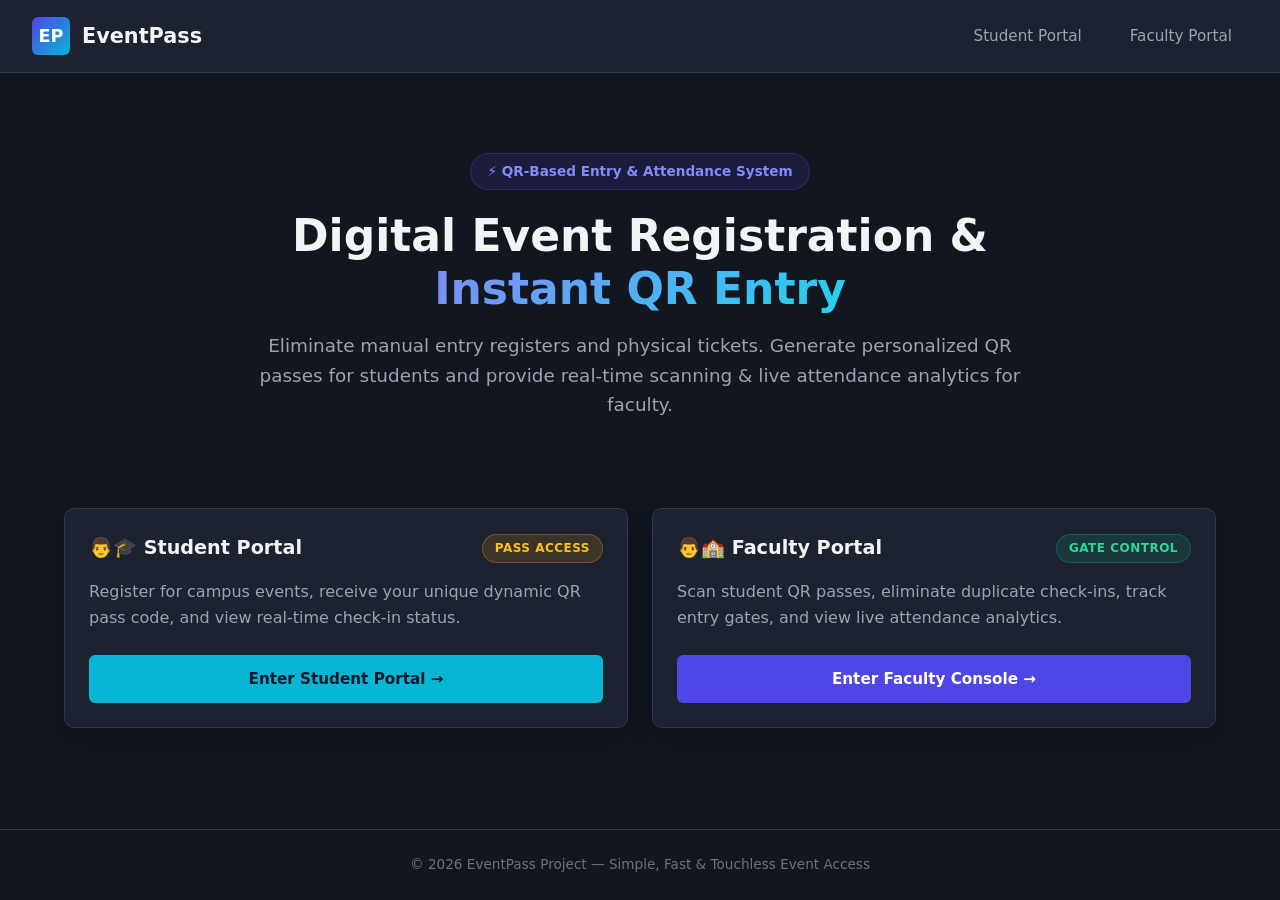
==== frontend/index.html @ 18d49e3a "Initial EventPass project" ====
<!DOCTYPE html>
<html lang="en">
<head>
    <meta charset="UTF-8">
    <meta name="viewport" content="width=device-width, initial-scale=1.0">
    <title>EventPass - Digital Event Access & Verification</title>
    <link rel="stylesheet" href="css/style.css">
</head>
<body>

    <!-- Header Navigation -->
    <nav class="navbar">
        <a href="index.html" class="brand">
            <div class="brand-icon">EP</div>
            <span>EventPass</span>
        </a>
        <div class="nav-links">
            <a href="student_dashboard.html" class="nav-link">Student Portal</a>
            <a href="faculty_dashboard.html" class="nav-link">Faculty Portal</a>
        </div>
    </nav>

    <!-- Main Landing Container -->
    <main class="container">
        <section class="hero">
            <span class="hero-badge">⚡ QR-Based Entry & Attendance System</span>
            <h1>Digital Event Registration & <span>Instant QR Entry</span></h1>
            <p>
                Eliminate manual entry registers and physical tickets. Generate personalized QR passes for students and provide real-time scanning & live attendance analytics for faculty.
            </p>
        </section>

        <!-- Role Choice Grid -->
        <section class="grid-2">
            
            <!-- Student Portal Card -->
            <article class="card">
                <div class="card-title">
                    <span>👨🎓 Student Portal</span>
                    <span class="badge badge-pending">Pass Access</span>
                </div>
                <p style="margin-bottom: 1.5rem; color: var(--text-muted);">
                    Register for campus events, receive your unique dynamic QR pass code, and view real-time check-in status.
                </p>
                <a href="student_dashboard.html" class="btn btn-accent btn-full">
                    Enter Student Portal &rarr;
                </a>
            </article>

            <!-- Faculty Portal Card -->
            <article class="card">
                <div class="card-title">
                    <span>👨🏫 Faculty Portal</span>
                    <span class="badge badge-checkedin">Gate Control</span>
                </div>
                <p style="margin-bottom: 1.5rem; color: var(--text-muted);">
                    Scan student QR passes, eliminate duplicate check-ins, track entry gates, and view live attendance analytics.
                </p>
                <a href="faculty_dashboard.html" class="btn btn-primary btn-full">
                    Enter Faculty Console &rarr;
                </a>
            </article>

        </section>
    </main>

    <!-- Footer -->
    <footer>
        <p>&copy; 2026 EventPass Project — Simple, Fast & Touchless Event Access</p>
    </footer>

</body>
</html>
---- frontend/css/style.css ----
/* EventPass Modern CSS Stylesheet */

:root {
    --bg-dark: #12161f;
    --bg-card: #1c2230;
    --bg-card-hover: #242c3d;
    --border-color: #2e384d;
    --primary: #4f46e5;
    --primary-hover: #4338ca;
    --accent: #06b6d4;
    --accent-hover: #0891b2;
    --success: #10b981;
    --warning: #f59e0b;
    --danger: #ef4444;
    --text-main: #f3f4f6;
    --text-muted: #9ca3af;
    --text-dim: #6b7280;
    --radius-sm: 6px;
    --radius-md: 10px;
    --radius-lg: 16px;
    --shadow: 0 10px 25px -5px rgba(0, 0, 0, 0.4);
}

* {
    box-sizing: border-box;
    margin: 0;
    padding: 0;
    font-family: 'Segoe UI', system-ui, -apple-system, sans-serif;
}

body {
    background-color: var(--bg-dark);
    color: var(--text-main);
    line-height: 1.6;
    min-height: 100vh;
    display: flex;
    flex-direction: column;
}

/* Navbar */
.navbar {
    display: flex;
    justify-content: space-between;
    align-items: center;
    padding: 1rem 2rem;
    background-color: var(--bg-card);
    border-bottom: 1px solid var(--border-color);
}

.brand {
    display: flex;
    align-items: center;
    gap: 0.75rem;
    font-weight: 700;
    font-size: 1.3rem;
    color: var(--text-main);
    text-decoration: none;
}

.brand-icon {
    background: linear-gradient(135deg, var(--primary), var(--accent));
    color: white;
    width: 38px;
    height: 38px;
    border-radius: var(--radius-sm);
    display: flex;
    align-items: center;
    justify-content: center;
    font-size: 1.1rem;
}

.nav-links {
    display: flex;
    gap: 1rem;
    align-items: center;
}

.nav-link {
    color: var(--text-muted);
    text-decoration: none;
    padding: 0.5rem 1rem;
    border-radius: var(--radius-sm);
    transition: all 0.2s;
    font-size: 0.95rem;
}

.nav-link:hover, .nav-link.active {
    color: var(--text-main);
    background-color: rgba(255, 255, 255, 0.05);
}

/* Page Layout */
.container {
    max-width: 1200px;
    margin: 0 auto;
    padding: 2rem 1.5rem;
    width: 100%;
    flex: 1;
}

/* Hero Section */
.hero {
    text-align: center;
    padding: 3rem 1rem;
    max-width: 800px;
    margin: 0 auto;
}

.hero-badge {
    display: inline-block;
    padding: 0.4rem 1rem;
    background-color: rgba(79, 70, 229, 0.15);
    color: #818cf8;
    border-radius: 50px;
    font-size: 0.85rem;
    font-weight: 600;
    margin-bottom: 1.25rem;
    border: 1px solid rgba(79, 70, 229, 0.3);
}

.hero h1 {
    font-size: 2.75rem;
    font-weight: 800;
    margin-bottom: 1rem;
    line-height: 1.2;
}

.hero h1 span {
    background: linear-gradient(135deg, #818cf8, #22d3ee);
    -webkit-background-clip: text;
    -webkit-text-fill-color: transparent;
}

.hero p {
    color: var(--text-muted);
    font-size: 1.15rem;
    margin-bottom: 2.5rem;
}

/* Cards & Grid */
.grid-2 {
    display: grid;
    grid-template-columns: repeat(auto-fit, minmax(320px, 1fr));
    gap: 1.5rem;
}

.grid-4 {
    display: grid;
    grid-template-columns: repeat(auto-fit, minmax(220px, 1fr));
    gap: 1.25rem;
    margin-bottom: 2rem;
}

.card {
    background-color: var(--bg-card);
    border: 1px solid var(--border-color);
    border-radius: var(--radius-md);
    padding: 1.5rem;
    box-shadow: var(--shadow);
    transition: transform 0.2s, border-color 0.2s;
}

.card:hover {
    border-color: rgba(79, 70, 229, 0.5);
}

.card-title {
    font-size: 1.2rem;
    font-weight: 600;
    margin-bottom: 1rem;
    display: flex;
    align-items: center;
    justify-content: space-between;
}

/* Stat Cards */
.stat-card {
    background-color: var(--bg-card);
    border: 1px solid var(--border-color);
    border-radius: var(--radius-md);
    padding: 1.25rem;
}

.stat-label {
    color: var(--text-muted);
    font-size: 0.85rem;
    text-transform: uppercase;
    letter-spacing: 0.5px;
    margin-bottom: 0.4rem;
}

.stat-value {
    font-size: 2rem;
    font-weight: 700;
    color: var(--text-main);
}

.stat-sub {
    font-size: 0.8rem;
    color: var(--text-dim);
    margin-top: 0.25rem;
}

/* Buttons */
.btn {
    display: inline-flex;
    align-items: center;
    justify-content: center;
    gap: 0.5rem;
    padding: 0.75rem 1.5rem;
    border-radius: var(--radius-sm);
    font-weight: 600;
    text-decoration: none;
    cursor: pointer;
    border: none;
    font-size: 0.95rem;
    transition: all 0.2s;
}

.btn-primary {
    background-color: var(--primary);
    color: white;
}

.btn-primary:hover {
    background-color: var(--primary-hover);
}

.btn-accent {
    background-color: var(--accent);
    color: #0f172a;
}

.btn-accent:hover {
    background-color: var(--accent-hover);
}

.btn-full {
    width: 100%;
}

.btn-sm {
    padding: 0.4rem 0.85rem;
    font-size: 0.85rem;
}

/* Forms */
.form-group {
    margin-bottom: 1.25rem;
}

.form-label {
    display: block;
    font-size: 0.875rem;
    font-weight: 600;
    margin-bottom: 0.4rem;
    color: var(--text-main);
}

.form-control {
    width: 100%;
    padding: 0.75rem 1rem;
    background-color: rgba(0, 0, 0, 0.25);
    border: 1px solid var(--border-color);
    border-radius: var(--radius-sm);
    color: var(--text-main);
    font-size: 0.95rem;
    outline: none;
    transition: border-color 0.2s;
}

.form-control:focus {
    border-color: var(--primary);
}

select.form-control {
    cursor: pointer;
}

/* QR Pass Display Box */
.qr-pass-container {
    background: linear-gradient(145deg, #1e2538, #161b29);
    border: 2px dashed var(--primary);
    border-radius: var(--radius-lg);
    padding: 2rem;
    text-align: center;
    box-shadow: var(--shadow);
}

.qr-code-box {
    background-color: white;
    padding: 1rem;
    border-radius: var(--radius-md);
    display: inline-block;
    margin: 1.25rem 0;
    box-shadow: 0 4px 15px rgba(0,0,0,0.3);
}

.qr-code-box canvas, .qr-code-box img {
    display: block;
    margin: 0 auto;
}

/* Status Badges */
.badge {
    display: inline-block;
    padding: 0.25rem 0.75rem;
    border-radius: 50px;
    font-size: 0.75rem;
    font-weight: 700;
    text-transform: uppercase;
    letter-spacing: 0.5px;
}

.badge-pending {
    background-color: rgba(245, 158, 11, 0.15);
    color: #fbbf24;
    border: 1px solid rgba(245, 158, 11, 0.3);
}

.badge-checkedin {
    background-color: rgba(16, 185, 129, 0.15);
    color: #34d399;
    border: 1px solid rgba(16, 185, 129, 0.3);
}

.badge-rejected {
    background-color: rgba(239, 68, 68, 0.15);
    color: #f87171;
    border: 1px solid rgba(239, 68, 68, 0.3);
}

/* Tables */
.table-responsive {
    overflow-x: auto;
    border-radius: var(--radius-sm);
    border: 1px solid var(--border-color);
}

.table {
    width: 100%;
    border-collapse: collapse;
    text-align: left;
    font-size: 0.9rem;
}

.table th, .table td {
    padding: 0.85rem 1.25rem;
    border-bottom: 1px solid var(--border-color);
}

.table th {
    background-color: rgba(0, 0, 0, 0.3);
    color: var(--text-muted);
    font-weight: 600;
    text-transform: uppercase;
    font-size: 0.75rem;
    letter-spacing: 0.5px;
}

.table tbody tr:hover {
    background-color: var(--bg-card-hover);
}

/* Search Box */
.search-box {
    margin-bottom: 1.25rem;
}

/* Alert Boxes */
.alert {
    padding: 0.85rem 1.25rem;
    border-radius: var(--radius-sm);
    margin-bottom: 1rem;
    font-size: 0.9rem;
}

.alert-info {
    background-color: rgba(6, 182, 212, 0.15);
    border: 1px solid rgba(6, 182, 212, 0.3);
    color: #67e8f9;
}

.alert-success {
    background-color: rgba(16, 185, 129, 0.15);
    border: 1px solid rgba(16, 185, 129, 0.3);
    color: #6ee7b7;
}

.alert-warning {
    background-color: rgba(245, 158, 11, 0.15);
    border: 1px solid rgba(245, 158, 11, 0.3);
    color: #fde047;
}

/* Footer */
footer {
    text-align: center;
    padding: 1.5rem;
    color: var(--text-dim);
    font-size: 0.85rem;
    border-top: 1px solid var(--border-color);
    margin-top: auto;
}
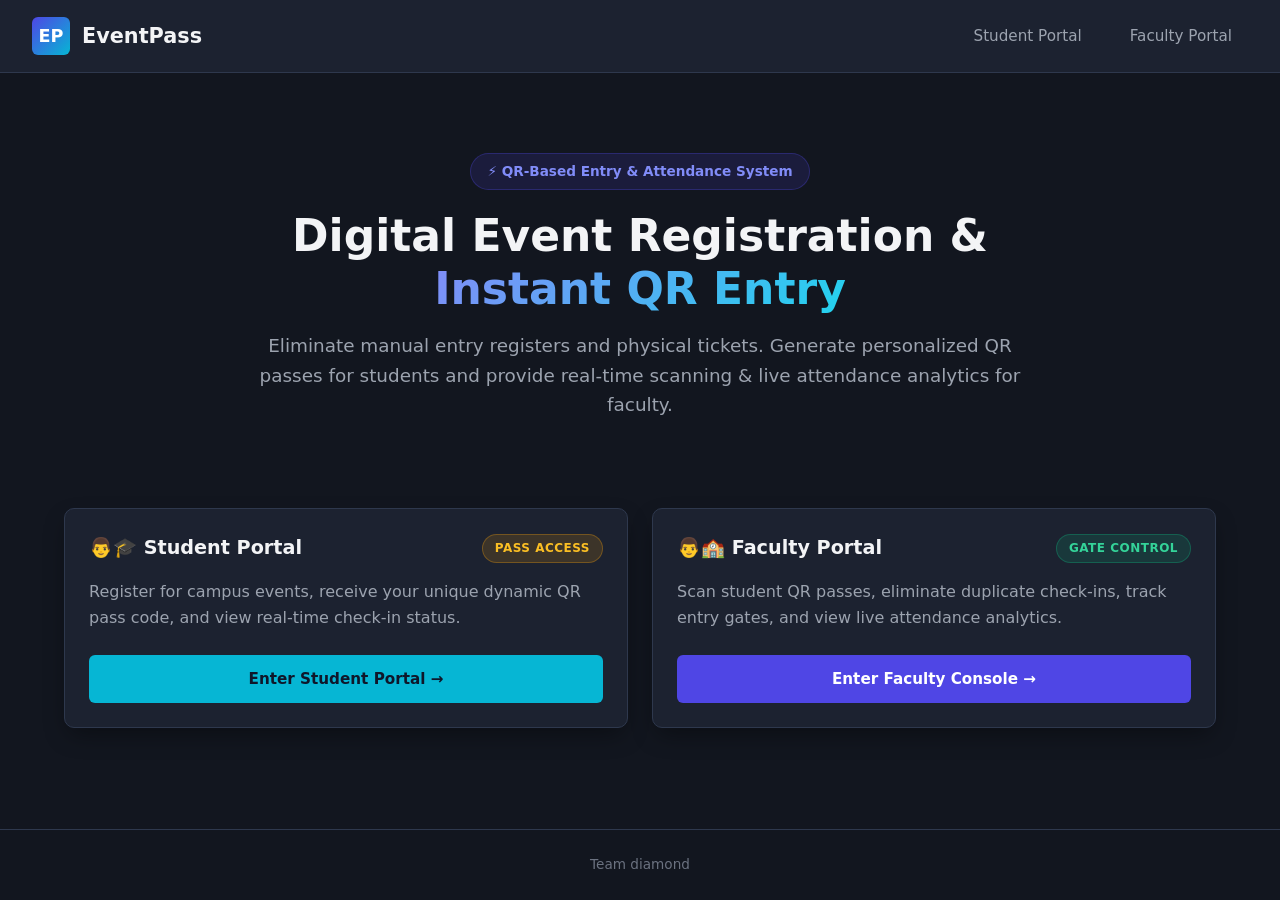
==== commit 1112367c: "Update index.html" ====
--- a/frontend/index.html
+++ b/frontend/index.html
@@ -66,7 +66,7 @@
 
     <!-- Footer -->
     <footer>
-        <p>&copy; 2026 EventPass Project — Simple, Fast & Touchless Event Access</p>
+        <p>Team diamond</p>
     </footer>
 
 </body>
